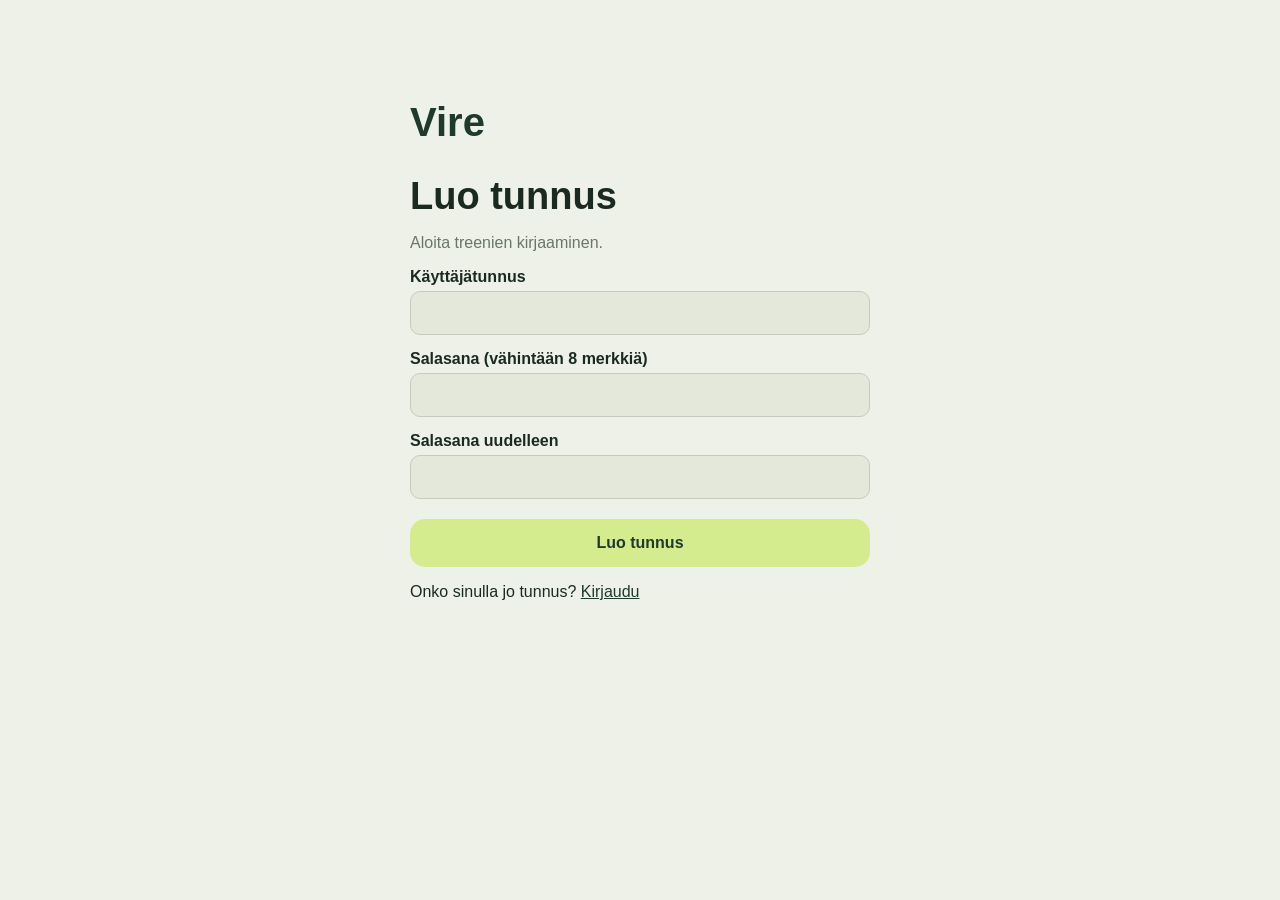
==== rekisterointi.html @ c951f38f "HTML lisätty" ====
<!DOCTYPE html>
<html lang="fi">
<head>
  <meta charset="UTF-8">
  <meta name="viewport" content="width=device-width, initial-scale=1">
  <title>Rekisteröidy - Vire</title>
  <link rel="stylesheet" href="css/style.css">
</head>
<body>
  <main class="keskitetty">
    <p class="logo">Vire</p>
    <h1>Luo tunnus</h1>
    <p class="harmaa">Aloita treenien kirjaaminen.</p>

    <form action="index.html" method="post">
      <label for="kayttajatunnus">Käyttäjätunnus</label>
      <input type="text" id="kayttajatunnus" name="kayttajatunnus" required>

      <label for="salasana">Salasana (vähintään 8 merkkiä)</label>
      <input type="password" id="salasana" name="salasana" minlength="8" required>

      <label for="salasana2">Salasana uudelleen</label>
      <input type="password" id="salasana2" name="salasana2" minlength="8" required>

      <button type="submit" class="nappi">Luo tunnus</button>
    </form>

    <p>Onko sinulla jo tunnus? <a href="kirjaudu.html">Kirjaudu</a></p>
  </main>
</body>
</html>
---- css/style.css ----
:root {
  --tausta: #eef1e8;
  --kortti: #ffffff;
  --vaalea: #e3e8db;
  --tumma: #1f3a2a;
  --lime: #d4ec8e;
  --teksti: #1b2a20;
  --harmaa: #6b7568;
}

* {
  box-sizing: border-box;
}

body {
  margin: 0;
  background-color: var(--tausta);
  color: var(--teksti);
  font-family: Arial, Helvetica, sans-serif;
  font-size: 16px;
}

main {
  max-width: 500px;
  margin: 0 auto;
  padding: 20px;
  padding-bottom: 90px; /* tilaa alanavigaatiolle */
}

h1 {
  font-size: 30px;
  margin-bottom: 5px;
}

h2 {
  font-size: 20px;
  margin-top: 30px;
}

a {
  color: var(--tumma);
}

.harmaa {
  color: var(--harmaa);
}

.pieni {
  font-size: 12px;
  font-weight: bold;
  color: var(--lime);
}

.iso {
  font-size: 34px;
  font-weight: bold;
  margin: 5px 0;
}

/* Yläpalkki */

header {
  display: flex;
  justify-content: space-between;
  align-items: center;
  max-width: 500px;
  margin: 0 auto;
  padding: 10px 20px;
}

.logo {
  font-size: 24px;
  font-weight: bold;
  color: var(--tumma);
}

/* Kortit */

.kortti {
  background-color: var(--kortti);
  border-radius: 20px;
  padding: 20px;
  margin-bottom: 15px;
}

.kortti h2,
.kortti h3 {
  margin-top: 0;
}

.tumma {
  background-color: var(--tumma);
  color: white;
}

.vaalea {
  background-color: var(--vaalea);
}

.vaalea .pieni {
  color: var(--harmaa);
}

.kaksi {
  display: flex;
  gap: 15px;
}

.kaksi .kortti {
  flex: 1;
}

/* Lomakkeet */

label {
  display: block;
  font-weight: bold;
  margin-top: 15px;
  margin-bottom: 5px;
}

input,
select,
textarea {
  width: 100%;
  padding: 12px;
  font-size: 16px;
  border: 1px solid #c5ccbd;
  border-radius: 10px;
  background-color: var(--vaalea);
}

input:focus,
select:focus,
textarea:focus {
  outline: 2px solid var(--tumma);
}

/* Napit */

.nappi {
  display: block;
  width: 100%;
  margin-top: 20px;
  padding: 15px;
  font-size: 16px;
  font-weight: bold;
  text-align: center;
  text-decoration: none;
  color: var(--tumma);
  background-color: var(--lime);
  border: none;
  border-radius: 15px;
  cursor: pointer;
}

.nappi:hover {
  background-color: #c6e077;
}

.tumma-nappi {
  background-color: var(--tumma);
  color: white;
}

.tumma-nappi:hover {
  background-color: #2c4d3a;
}

.poista {
  background: none;
  border: 1px solid #b33a3a;
  color: #b33a3a;
  padding: 8px 15px;
  border-radius: 10px;
  cursor: pointer;
}

.poista:hover {
  background-color: #b33a3a;
  color: white;
}

/* Kirjautumissivut */

.keskitetty {
  padding-top: 60px;
}

.keskitetty .logo {
  font-size: 40px;
  margin-bottom: 30px;
}

/* Etusivun päiväpallot */

.paivat {
  display: flex;
  justify-content: space-between;
}

.paiva {
  width: 42px;
  height: 42px;
  border-radius: 50%;
  background-color: var(--vaalea);
  font-size: 11px;
  text-align: center;
  padding-top: 6px;
}

.tehty {
  background-color: var(--lime);
}

.tanaan {
  background-color: var(--tumma);
  color: white;
}

/* Viikkosivun pylväät */

.pylvaat {
  display: flex;
  justify-content: space-between;
  align-items: flex-end;
  height: 150px;
}

.pylvas {
  display: flex;
  flex-direction: column;
  justify-content: flex-end;
  align-items: center;
  width: 30px;
  height: 100%;
}

.tayte {
  width: 100%;
  background-color: var(--tumma);
  border-radius: 6px;
}

.pylvas span {
  margin-top: 5px;
  font-size: 12px;
  color: var(--harmaa);
}

/* Taulukko */

table {
  width: 100%;
  border-collapse: collapse;
  background-color: var(--kortti);
  border-radius: 15px;
  overflow: hidden;
}

th,
td {
  padding: 12px;
  text-align: left;
  border-bottom: 1px solid var(--vaalea);
}

th {
  background-color: var(--vaalea);
}

/* Alanavigaatio */

nav {
  position: fixed;
  bottom: 0;
  left: 0;
  right: 0;
  display: flex;
  justify-content: space-around;
  background-color: var(--kortti);
  padding: 10px;
  border-top: 1px solid var(--vaalea);
}

nav a {
  text-decoration: none;
  color: var(--harmaa);
  padding: 10px 20px;
  border-radius: 20px;
}

nav a.valittu {
  background-color: var(--lime);
  color: var(--tumma);
  font-weight: bold;
}

/* Isommat näytöt */

@media (min-width: 768px) {
  h1 {
    font-size: 38px;
  }
}
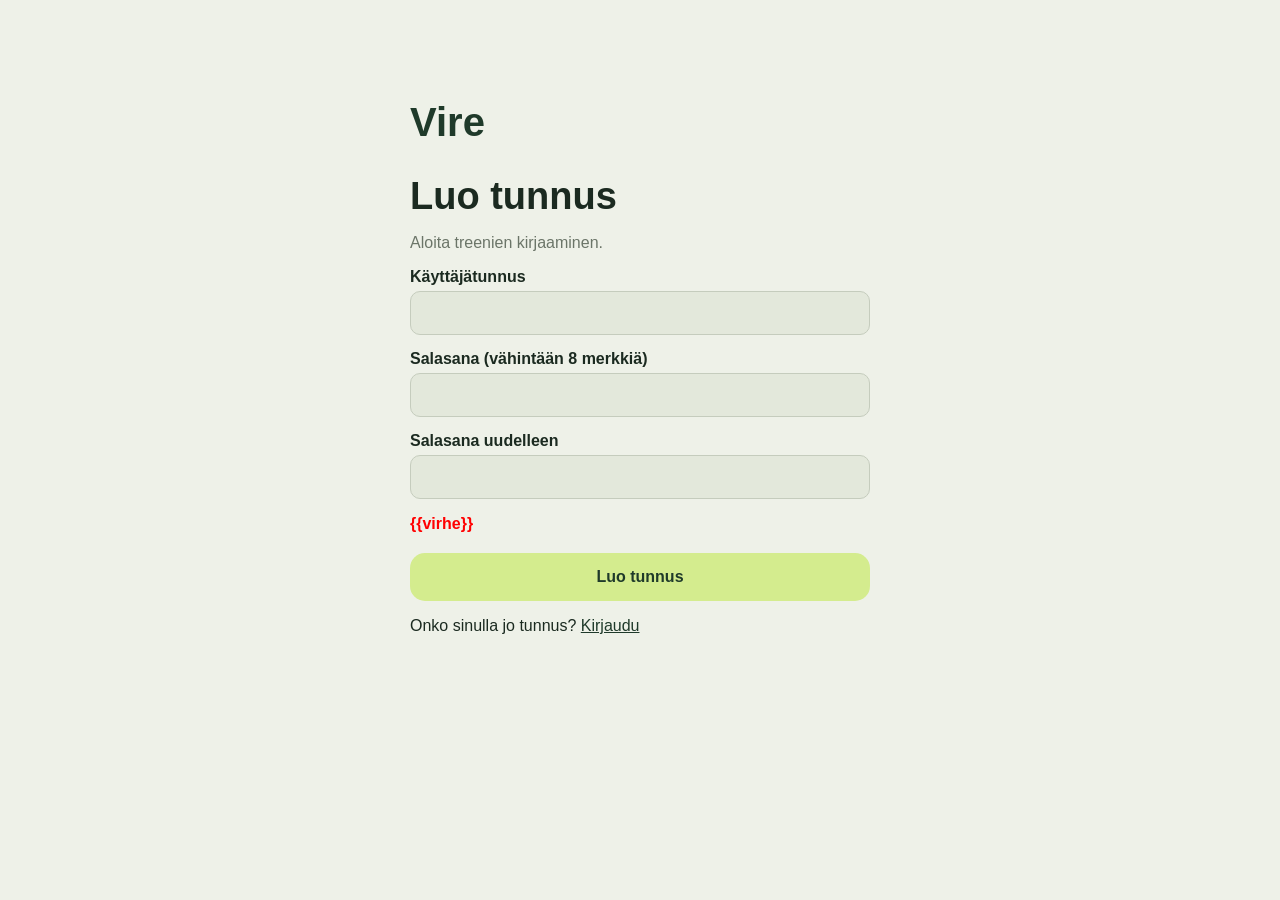
==== commit 45457d83: "lisätty virheilmoituksille paikka" ====
--- a/rekisterointi.html
+++ b/rekisterointi.html
@@ -21,7 +21,7 @@
 
       <label for="salasana2">Salasana uudelleen</label>
       <input type="password" id="salasana2" name="salasana2" minlength="8" required>
-
+      <p class="virhe">{{virhe}}</p>
       <button type="submit" class="nappi">Luo tunnus</button>
     </form>
 
--- a/css/style.css
+++ b/css/style.css
@@ -43,6 +43,11 @@
 
 .harmaa {
   color: var(--harmaa);
+}
+
+.virhe {
+  color: red;
+  font-weight: bold;
 }
 
 .pieni {
